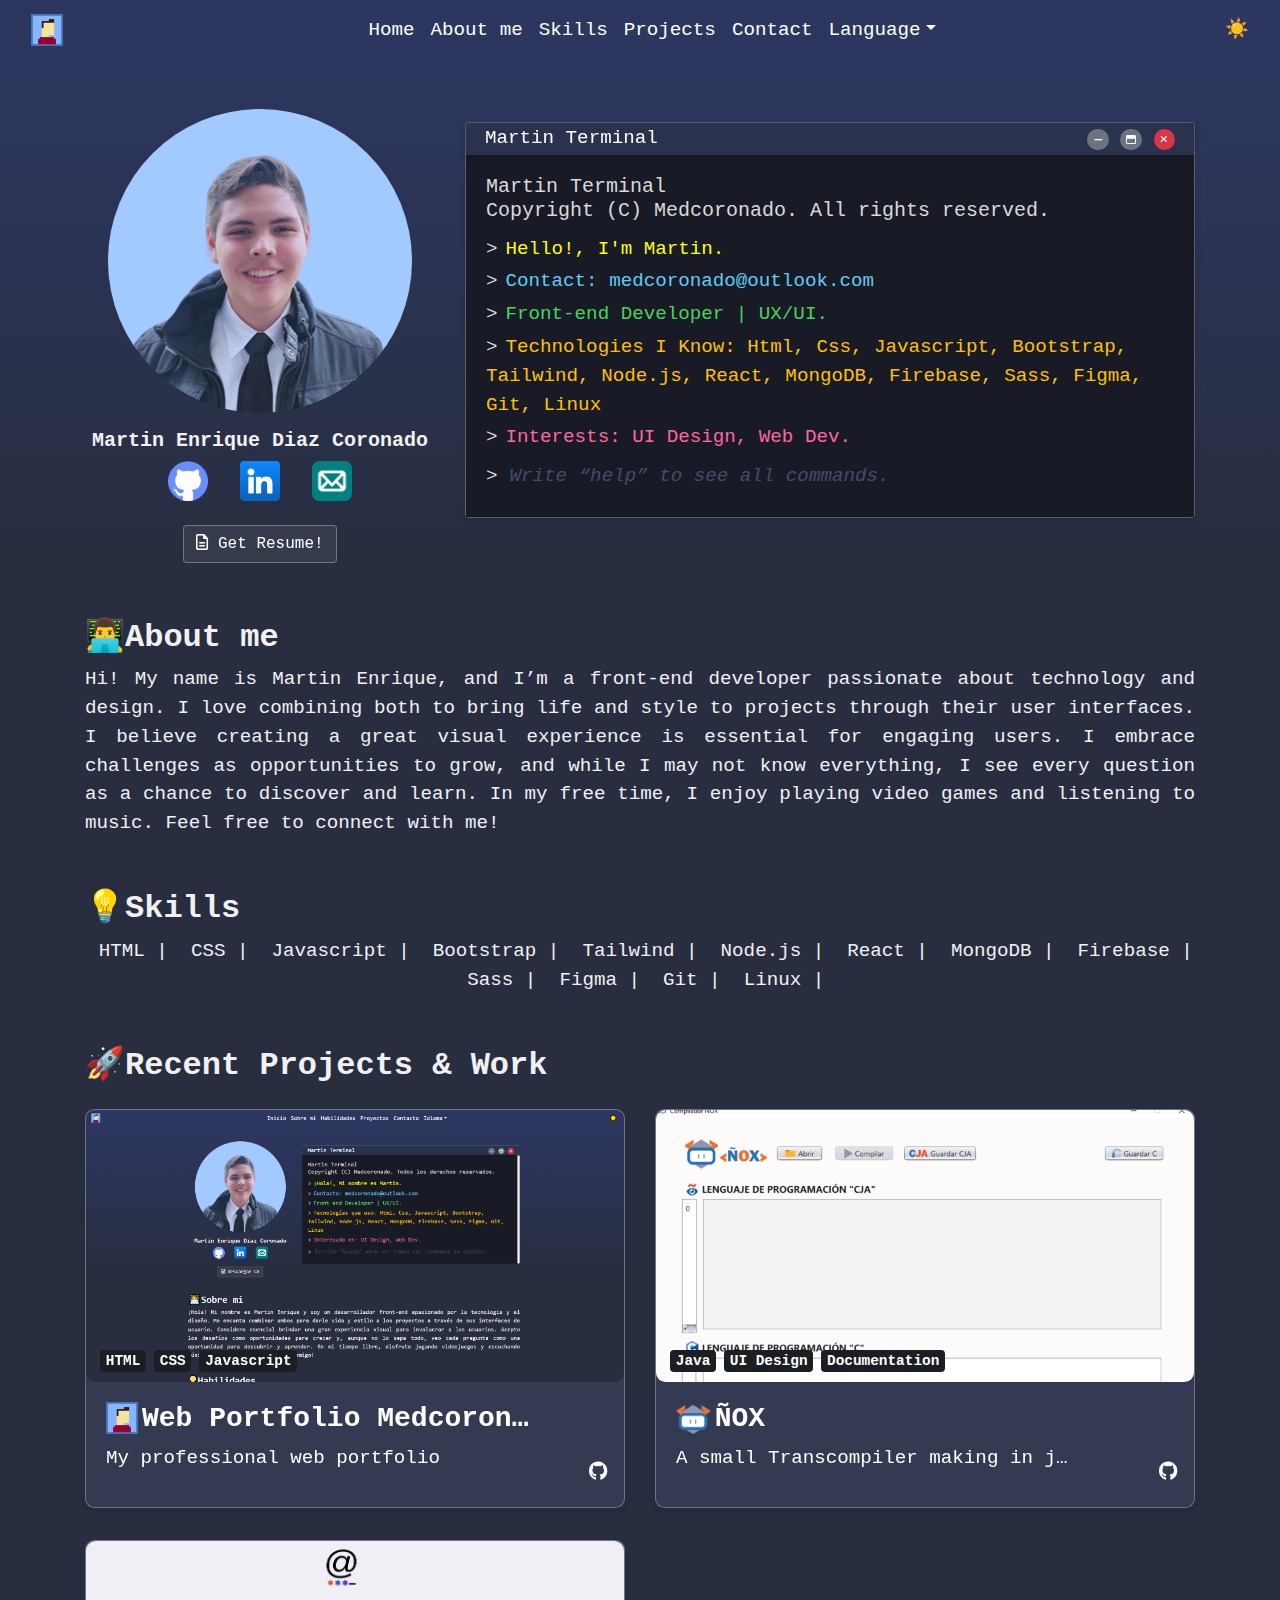
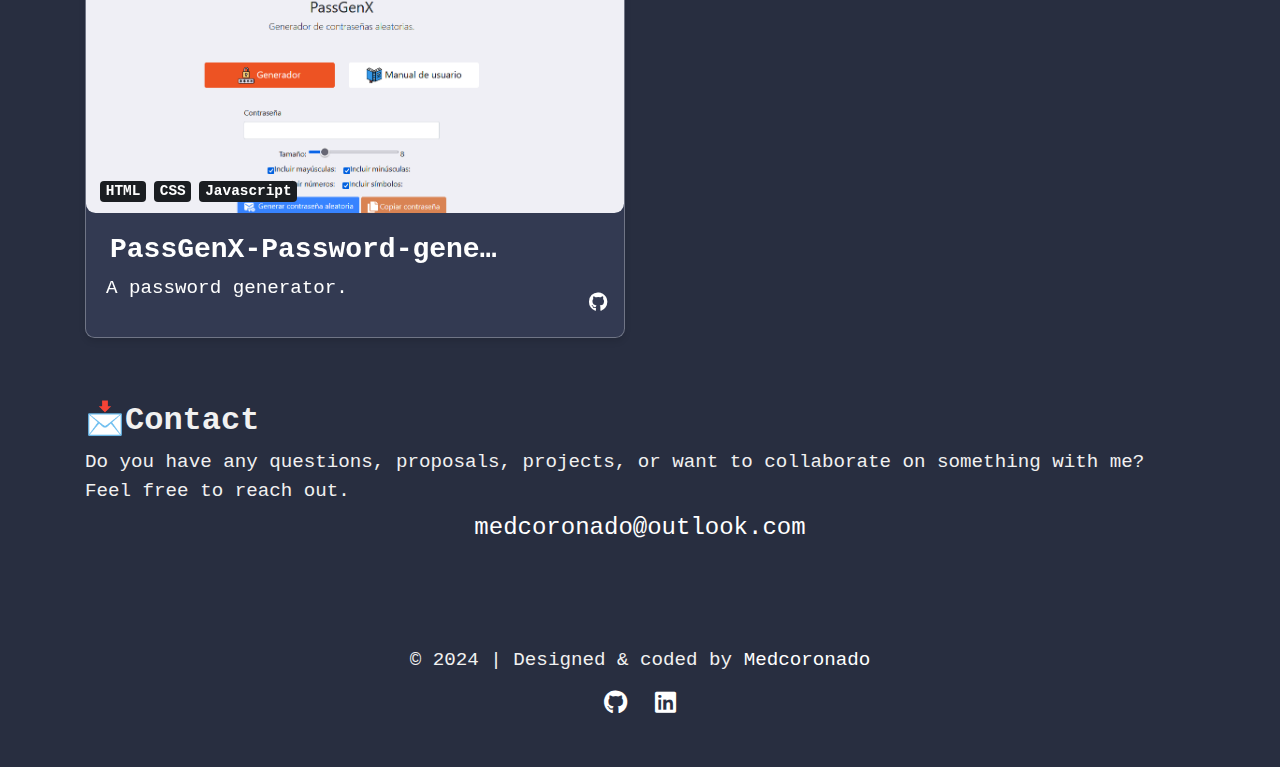
==== index.html @ 6ffa22b7 "Initial commit Portfolio uploaded" ====
<!doctype html>
<html lang="en">
  <head>
    <meta charset="utf-8">
    <meta name="viewport" content="width=device-width, initial-scale=1, shrink-to-fit=no">
    <meta name="description" content="Portfolio of Martin Enrique Diaz Coronado (MED), a passionate front-end developer specializing in UI/UX design.">
    <meta name="author" content="Martin Enrique Diaz Coronado">
    <link rel="icon" href="/images/Logo.png">

    <title>Martin Portfolio</title>
    <link href="/css/bootstrap.min.css" rel="stylesheet">
    <link rel="stylesheet" href="/css/components.css">
    <link rel="stylesheet" href="/css/theme.css">
    <link rel="stylesheet" href="https://cdnjs.cloudflare.com/ajax/libs/font-awesome/6.7.1/css/all.min.css">
  </head>
  <body class="modo-oscuro">
    <nav id="navbar" class="navbar navbar-expand-lg navbar-dark bg-navback">
      <div class="container-fluid">
        <a class="navbar-brand" href="#">
          <img class="logo-size" src="/images/Logo.png" alt="">
        </a>
        <a id="toggle-button" class="mx-auto"></a>
        <button class="navbar-toggler navbar-toggler-custom" type="button" data-toggle="collapse" data-target="#navbarNavDropdown" aria-controls="navbarNavDropdown" aria-expanded="false" aria-label="Toggle navigation">
          <span class="navbar-toggler-icon"></span>
        </button>
        <div class="collapse navbar-collapse justify-content-center" id="navbarNavDropdown">
          <ul class="navbar-nav">
            <li class="nav-item active">
              <a class="nav-link" href="#welcome">Home <span class="sr-only">(current)</span></a>
            </li>
            <li class="nav-item">
              <a class="nav-link" href="#about">About me</a>
            </li>
            <li class="nav-item">
              <a class="nav-link" href="#skills">Skills</a>
            </li>
            <li class="nav-item">
              <a class="nav-link" href="#projects">Projects</a>
            </li>
            <li class="nav-item">
              <a class="nav-link" href="#contact">Contact</a>
            </li>
            <li class="nav-item dropdown">
              <a class="nav-link dropdown-toggle" href="#" role="button" data-toggle="dropdown" aria-expanded="false">Language</a>
              <div class="dropdown-menu">
                <a class="dropdown-item" href="/index.html">English</a>
                <a class="dropdown-item" href="/es.html">Spanish</a>
              </div>
            </li>
          </ul>
        </div>
      </div>
    </nav>
    <!-- 
ooo        ooooo                 .o8                                                                     .o8            
`88.       .888'                "888                                                                    "888            
 888b     d'888   .ooooo.   .oooo888   .ooooo.   .ooooo.  oooo d8b  .ooooo.  ooo. .oo.    .oooo.    .oooo888   .ooooo.  
 8 Y88. .P  888  d88' `88b d88' `888  d88' `"Y8 d88' `88b `888""8P d88' `88b `888P"Y88b  `P  )88b  d88' `888  d88' `88b 
 8  `888'   888  888ooo888 888   888  888       888   888  888     888   888  888   888   .oP"888  888   888  888   888 
 8    Y     888  888    .o 888   888  888   .o8 888   888  888     888   888  888   888  d8(  888  888   888  888   888 
o8o        o888o `Y8bod8P' `Y8bod88P" `Y8bod8P' `Y8bod8P' d888b    `Y8bod8P' o888o o888o `Y888""8o `Y8bod88P" `Y8bod8P' 
    -->
    <section id="welcome" class="bg-martinback mb-2">
    <div class="container">
      <div class="row">
        <div class="col-md-4 mt-2 text-center mt-5">
          <img class="rounded-circle pic-martin" src="./images/fotomartin.png" alt="">
          <h1 class="h5 mt-3 font-weight-bold">Martin Enrique Diaz Coronado</h1>
          <div class="row justify-content-center">
            <div class="ml-3 mr-3">
              <a target="_blank" href="https://github.com/medcoronado"><img class="skills-icons" src="/images/social/github.png" alt=""></a>
            </div>
            <div class="ml-3 mr-3">
              <a target="_blank" href="https://www.linkedin.com/in/medcoronado/"><img class="skills-icons" src="/images/social/Linkedin.png" alt=""></a>
            </div>
            <div class="ml-3 mr-3">
              <a href="mailto:medcoronado@outlook.com"><img class="skills-icons" src="/images/social/email.png" alt=""></a>
            </div>
          </div>
          <div class="mt-4">
            <a href="https://drive.google.com/uc?export=download&id=1FAhc7M4MdpM6FkEbI7DOMmKi9pKzSdQB" 
            type="button" class="btn btn-secondary"><i class="fa-regular fa-file-lines"></i> Get Resume!</a>
          </div>
        
        
        </div>
        <div class="col-md-8 mt-3 d-flex align-items-center justify-content-center vh-100">
          <div class="card background-color-terminal" >
            <div class="card-terminal row-terminal">
              <div class="col-6 text-white">
                Martin Terminal  
              </div>
              <div class="text-right col-6">
              <a href="#" class="badge badge-secondary rounded-circle text-white icon-btn"><i class="fa-solid fa-minus"></i></a>
              <a href="#" class="badge badge-secondary rounded-circle text-white icon-btn"><i class="fa-regular fa-window-maximize"></i></a>
              <a href="#" class="badge badge-danger rounded-circle text-white icon-btn"><i class="fa-solid fa-xmark"></i></a>
              
              </div>
            </div>
            <div class="card-body bg-terminal terminal-top pre-scrollable">
              <h5 class="card-title">Martin Terminal <br> Copyright (C) Medcoronado. All rights reserved.</h5>
              <div id="terminal-content">
                <div id="initial-messages">
                  <p class="terminal-hello"><span class="mr-2 terminal-top">></span>Hello!, I'm Martin.</p>
                  <p class="terminal-contact"><span class="mr-2 terminal-top">></span>Contact: <a class="terminal-contact" href="mailto:medcoronado@outlook.com">medcoronado@outlook.com</a></p>
                  <p class="terminal-objetive"><span class="mr-2 terminal-top">></span>Front-end Developer | UX/UI.</p>
                  <p class="terminal-skills"><span class="mr-2 terminal-top">></span>Technologies I Know: Html, Css, Javascript, Bootstrap, Tailwind, Node.js, React, MongoDB, Firebase, Sass, Figma, Git, Linux</p>
                  <p class="terminal-interest"><span class="mr-2 terminal-top">></span>Interests: UI Design, Web Dev.</p>
                </div>
                <div id="dynamic-messages"></div>
              </div>
              <div class="input-container">
                <span class="terminal-top">></span>
                <input type="text" placeholder="Write “help” to see all commands." id="terminal-input" class="form-controlterminal" autofocus>
              </div>
            </div>
          </div>
        </div>
        </div>
      </div>
      </section>

      <section id="about">
        <div class="container">
          <div class="row">
            <div class="col-md-12 mt-5">
              <h1 class="h2 font-weight-bold">👨‍💻About me</h1>
              <p class="text-justify">
                Hi! My name is Martin Enrique, and I’m a front-end developer passionate about technology and design.
                I love combining both to bring life and style to projects through their user interfaces.
                I believe creating a great visual experience is essential for engaging users.
                I embrace challenges as opportunities to grow, and while I may not know everything, I see every question as a chance to discover and learn.
                In my free time, I enjoy playing video games and listening to music. Feel free to connect with me!
              </p>
              </div>
          </div>
        </div>
      </section>

      <section id="skills">
        <div class="container">
          <div class="row">
            <div class="col-md-12 mt-5">
              <h1 class="h2 font-weight-bold">💡Skills</h1>
              <div class="col-md-12">
              </div>
              <p class="text-center">
                <img class="skills-icons" src="https://upload.wikimedia.org/wikipedia/commons/thumb/6/61/HTML5_logo_and_wordmark.svg/512px-HTML5_logo_and_wordmark.svg.png" alt=""> HTML |  
                <img class="skills-icons" src="https://upload.wikimedia.org/wikipedia/commons/d/d5/CSS3_logo_and_wordmark.svg" alt=""> CSS |
                <img class="skills-icons" src="https://static-00.iconduck.com/assets.00/javascript-js-icon-2048x2048-nyxvtvk0.png" alt=""> Javascript | 
                <img class="skills-icons" src="https://obscureproblemsandgotchas.com/wp-content/uploads/2018/06/bootstrap-stack-e1530246058846.png" alt=""> Bootstrap | 
                <img class="skills-icons" src="https://blog.paillaugue.fr/icons/TailwindCSS-Light.svg" alt=""> Tailwind |
                <img class="skills-icons" src="https://fiverr-res.cloudinary.com/images/t_main1,q_auto,f_auto,q_auto,f_auto/gigs/180326602/original/765c30a1e7c9ce34a6d666a013bc8d488716fe8d/develop-your-web-application-on-nodejs.png" alt=""> Node.js |
                <img class="skills-icons" src="https://cdn.iconscout.com/icon/free/png-256/free-react-logo-icon-download-in-svg-png-gif-file-formats--technology-social-media-vol-5-pack-logos-icons-2945110.png?f=webp&w=256" alt=""> React | 
                <img class="skills-icons" src="https://cdn.icon-icons.com/icons2/2415/PNG/512/mongodb_original_wordmark_logo_icon_146425.png" alt=""> MongoDB |
                <img class="skills-icons" src="https://www.gstatic.com/devrel-devsite/prod/v8330b7bdce12528ca95041e234ad065d24b70aaf6096876dac7cb56d8918f144/firebase/images/touchicon-180.png" alt=""> Firebase |      
                <img class="skills-icons" src="https://avatars.githubusercontent.com/u/317889?s=280&v=4" alt=""> Sass | 
                <img class="skills-icons" src="https://static-00.iconduck.com/assets.00/apps-figma-icon-2048x2048-ctjj5ab7.png" alt=""> Figma |
                <img class="skills-icons" src="https://upload.wikimedia.org/wikipedia/commons/thumb/3/3f/Git_icon.svg/2048px-Git_icon.svg.png" alt=""> Git |              
                <img class="skills-icons" src="https://cdn.pixabay.com/photo/2017/01/31/15/33/linux-2025130_640.png" alt=""> Linux |             
              </p> 
              </div>
          </div>
        </div>
      </section>

      <section id="projects">
        <div class="container">
          <div class="row">
            <div class="col-md-12 mt-5">
              <h1 class="h2 font-weight-bold">🚀Recent Projects & Work</h1>
              <div class="row">
                <div class="col-md-6 mt-3 mb-3">
                  <div class="card rounded-cosas">
                    <div class="row col-12 btn-tag">
                      <span class="badge badge-dark mr-2">HTML</span>
                      <span class="badge badge-dark mr-2">CSS</span> 
                      <span class="badge badge-dark mr-2">Javascript</span> 
                    </div>
                    <div class="img-portfolio-med w-100 rounded-cosas"></div>
                    <a href="https://github.com/medcoronado/medcoronado.github.io" target="_blank" class="card-link">
                      <div class="card-body">
                        <div class="row ml-0"><img class="project-icon" src="/images/Logo.png" alt=""><h3 class="font-weight-bold ml-1 text-limit">Web Portfolio Medcoronado</h3></div>
                        <p class="card-text text-limit">My professional web portfolio</p>
                        <i class="fa-brands fa-github btn-github"></i>  
                      </div>
                    </a>
                  </div>
                </div>
                <div class="col-md-6 mt-3 mb-3">
                  <div class="card rounded-cosas">
                    <div class="row col-12 btn-tag">
                      <span class="badge badge-dark mr-2">Java</span>
                      <span class="badge badge-dark mr-2">UI Design</span> 
                      <span class="badge badge-dark mr-2">Documentation</span> 
                    </div>
                    <div class="img-nox w-100 rounded-cosas"></div>
                    <a href="https://github.com/medcoronado/JAVA-Compiler-Transpiler" target="_blank" class="card-link">
                      <div class="card-body">
                        <div class="row ml-0"><img class="project-icon" src="/images/projects/nox-icon.png" alt=""><h3 class="font-weight-bold ml-1 text-limit">ÑOX</h3></div>
                        <p class="card-text text-limit">A small Transcompiler making in java</p>
                        <i class="fa-brands fa-github btn-github"></i>
                      </div>
                    </a>
                  </div>
                </div>
                <div class="col-md-6 mt-3 mb-3">
                  <div class="card rounded-cosas">
                    <div class="row col-12 btn-tag">
                      <span class="badge badge-dark mr-2">HTML</span>
                      <span class="badge badge-dark mr-2">CSS</span> 
                      <span class="badge badge-dark mr-2">Javascript</span> 
                    </div>
                    <div class="img-passgenx w-100 rounded-cosas"></div> 
                    <a href="https://github.com/medcoronado/PassGenX-Password-generator" target="_blank" class="card-link">
                      <div class="card-body">
                        <div class="row ml-0"><img class="project-icon" src="/images/projects/passgenx-icon.PNG" alt=""><h3 class="font-weight-bold ml-1 text-limit">PassGenX-Password-generator</h3></div>
                        <p class="card-text text-limit">A password generator.</p>
                        <i class="fa-brands fa-github btn-github"></i>
                      </div>
                    </a>
                  </div>
                </div>
              </div>            
            </div>
          </div>
        </div>        
      </section>

      <section id="contact">
        <div class="container">
          <div class="row">
            <div class="col-md-12 mt-5">
              <h1 class="h2 font-weight-bold">📩Contact</h1>
              <p> Do you have any questions, proposals, projects, or want to collaborate on something with me? Feel free to reach out.</p>
              <a href="mailto:medcoronado@outlook.com"><p class="text-center w-100 contact-email">medcoronado@outlook.com</p></a>
            </div>
          </div>
        </div>
      </section>

      <footer class="my-5 pt-5 text-center text-small">
        <p class="mb-1">&copy; 2024 | Designed & coded by <a target="_blank" href="https://github.com/medcoronado">Medcoronado</a></p>
        <div class="mt-3">
          <a href="https://github.com/medcoronado" target="_blank" class="mx-2"><i class="fab fa-github fa-lg"></i></a>
          <a href="https://linkedin.com/in/medcoronado" target="_blank" class="mx-2"><i class="fab fa-linkedin fa-lg"></i></a>
        </div>
      </footer>
    </div>

    <script src="https://code.jquery.com/jquery-3.2.1.slim.min.js" integrity="sha384-KJ3o2DKtIkvYIK3UENzmM7KCkRr/rE9/Qpg6aAZGJwFDMVNA/GpGFF93hXpG5KkN" crossorigin="anonymous"></script>
    <script src="./js/bootstrap.min.js"></script>
    <script src="./js/terminal.js"></script>
    <script src="/js/theme.js"></script>
  </body>
</html>
---- css/components.css ----
.logo-size {
  height: 2rem;
  width: 2rem;
}

.contact-email {
  font-size: 1.5rem;
}

.project-icon {
  height: 2rem;
}

.icon-btn i {
  font-size: 10px;
  width: 10px;
  height: 10px;
}

.skills-icons {
  height: 2.5rem;
}

.pic-martin {
  height: 19rem;
  width: 19rem;
}

.img-nox {
  width: 33.6rem;
  height: 17rem;
  background-image: url("/images/projects/nox.png");
  background-size: cover;
  background-position: center;
}

.img-nox:hover {
  width: 33.6rem;
  height: 17rem;
  background-image: url("/images/projects/noxhover.gif");
  background-size: cover;
  background-position: center;
}

.img-passgenx {
  width: 33.6rem;
  height: 17rem;
  background-image: url("/images/projects/passgenx.PNG");
  background-size: cover;
  background-position: center;
}

.img-passgenx:hover {
  width: 33.6rem;
  height: 17rem;
  background-image: url("/images/projects/passgenx-hover.gif");
  background-size: cover;
  background-position: center;
}

.img-portfolio-med {
  width: 33.6rem;
  height: 17rem;
  background-image: url("/images/projects/portfolio.PNG");
  background-size: cover;
  background-position: center;
}

.img-portfolio-med:hover {
  width: 33.6rem;
  height: 17rem;
  background-image: url("/images/projects/Portfolio\ MED.gif");
  background-size: cover;
  background-position: center;
}

.rounded-cosas {
  border-radius: 0.6rem !important;
}

.btn-tag {
  position: absolute;
  top: 15rem;
  right: 1rem;
  z-index: 10;
}

.btn-github {
  position: absolute;
  top: 22rem;
  right: 1rem;
  z-index: 10;
}

.background-color-terminal {
  background-color: #181b26 !important;
}

.terminal-top {
  color: #d9d9d9 !important;
}

.terminal-hello {
  color: #ffff00 !important;
}

.terminal-contact {
  color: #61cbf4 !important;
}

.terminal-objetive {
  color: #47d45a !important;
}

.terminal-skills {
  color: #ffc000 !important;
}

.terminal-interest {
  color: #ff65a0 !important;
}

.terminal-error {
  color: #ff0000 !important;
}

.form-controlterminal {
  display: block;
  width: 100%;
  padding: 0.375rem 0.75rem;
  font-size: 1.2rem;
  line-height: 1.5;
  color: #ffffff;
  background-clip: padding-box;
  border-radius: 0.25rem;
  transition: border-color 0.15s ease-in-out, box-shadow 0.15s ease-in-out;
}

.form-controlterminal:focus {
  color: #ebebeb;
  outline: 0;
}
.form-controlterminal::placeholder {
  color: #424c6a;
  font-style: italic;
  opacity: 1;
}

.card-terminal {
  padding: 0.1rem 0.25rem;
  margin-bottom: 0;
  background-color: rgba(113, 145, 242, 0.2);
  backdrop-filter: blur(10px);
  -webkit-backdrop-filter: blur(10px);
  border-radius: 0.25rem;
  box-shadow: 0 4px 6px rgba(0, 0, 0, 0.1);
  transition: all 0.3s ease-in-out;
}

.card-terminal:first-child {
  border-radius: calc(0.25rem - 1px) calc(0.25rem - 1px) 0 0;
}
.card-terminal + .list-group .list-group-item:first-child {
  border-top: 0;
}

.row-terminal {
  display: -webkit-box;
  display: -ms-flexbox;
  display: flex;
  -ms-flex-wrap: wrap;
  flex-wrap: wrap;
}

.transparente {
  background-color: #181b2600;
}

::-webkit-scrollbar {
  width: 0.5rem;
}

::-webkit-scrollbar-track {
  background: #f1f1f1;
  border-radius: 0.5rem;
}

::-webkit-scrollbar-thumb {
  background: #606e99;
  border-radius: 0.5rem;
}

::-webkit-scrollbar-thumb:hover {
  background: #363f5b;
}

/*Input Terminal*/
.input-container {
  display: flex;
  align-items: center;
}

.form-controlterminal {
  flex: 1;
  background: none;
  border: none;
  color: #d9d9d9;
}

#toggle-button {
  cursor: pointer;
  order: 2;
}

.navbar-toggler-custom {
  order: 3;
}

.text-limit {
  display: inline-block;
  max-width: 25rem;
  white-space: nowrap;
  overflow: hidden;
  text-overflow: ellipsis;
}

/*Terminal*/
.input-container {
  display: flex;
  align-items: center;
}

.form-controlterminal {
  flex: 1;
  background: none;
  border: none;
  color: #d9d9d9;
}
---- css/theme.css ----
/* Oculto el body hasta que la pagina este lista gg */
body {
    display: none;
  }


/* El modo oscuro es el que va a ser predeterminado*/
body.modo-oscuro {
    background-color: #282E40;
    color: #f1f1f1;
}

button.modo-oscuro {
    background-color: #444;
    color: #f1f1f1;
    border: none;
    padding: 10px 20px;
    cursor: pointer;
}

/* Modo claro*/
body.modo-claro {
    background-color: #ffffff;
    color: #333333;
}

button.modo-claro {
    background-color: #ffffff;
    color: #333333;
    border: none;
    padding: 10px 20px;
    cursor: pointer;
}

/* transición de martinback*/
.bg-martinback {
    position: relative;
    z-index: 0;
    overflow: hidden;
    width: 100%;
}

/* Desvanecido de fondo martinback*/
.bg-martinback::before {
    content: '';
    position: absolute;
    top: 0;
    left: 0;
    right: 0;
    bottom: 0;
    background: linear-gradient(to bottom, #2C365E 2%, #282E40 98%);
    z-index: -1;
    transition: opacity 0.9s ease;
    opacity: 0;
}

.bg-martinback::after {
    content: '';
    position: absolute;
    top: 0;
    left: 0;
    right: 0;
    bottom: 0;
    background: linear-gradient(to bottom, #A3CAFF 2%, #ffffff 98%);
    z-index: -2;
    transition: opacity 0.9s ease;
    opacity: 0; 
}

body.modo-claro .bg-martinback::before {
    opacity: 0; 
}

body.modo-claro .bg-martinback::after {
    opacity: 1;
}

/* Estilos de bg-navback */
.modo-oscuro .bg-navback {
    background-color: #2C365E !important;
}

.modo-claro .bg-navback {
    background-color: #A3CAFF !important;

}

.modo-claro a {
    color: #282E40;
}

.modo-oscuro a {
    color: #ffffff;
}

.modo-claro .nav-link {
    color: #282E40 !important;
}


.modo-oscuro .nav-link {
    color: #ffffff !important;
}

.modo-claro .fondoterminalc{
    background-color: #30374E !important;
}

.modo-oscuro .fondoterminalc{
    background-color: #181B26 !important;
}


body, .bg-navback, .bg-martinback, a {
    transition: background-color 0.9s ease, color 0.9s ease;
}

.modo-oscuro .card {
    background-color: #606e9933; 
    border: 1px solid #ffffff4d;
    backdrop-filter: blur(10px); 
    -webkit-backdrop-filter: blur(10px); 
    border-radius: 0.25rem; 
    box-shadow: 0 4px 6px #0000001a;
    transition: all 0.3s ease-in-out; 
  }

.modo-claro .card{
    background-color: #9fafdf33; 
    border: 1px solid #b8c0d6; 
    backdrop-filter: blur(10px); 
    -webkit-backdrop-filter: blur(10px); 
    border-radius: 0.25rem; 
    box-shadow: 0 4px 6px #0000001a;
    transition: all 0.3s ease-in-out; 
}

.modo-oscuro .bg-terminal{
    background-color: #181B26 !important ;
}

.modo-claro .bg-terminal{
    background-color: #1f2439 !important ;
}

.modo-claro .img-portfolio-med {
  width: 33.6rem;
  height: 17rem;
  background-image: url("/images/projects/portfolio-claro.PNG"); 
  background-size: cover;
  background-position: center;
}
.img-portfolio-med:hover {
  width: 33.6rem;
  height: 17rem;
  background-image: url("/images/projects/Portfolio\ MED.gif");
  background-size: cover;
  background-position: center;
}

.modo-oscuro .btn-primary {
    color: #fff;
    background-color: #606e99;
  }
.modo-oscuro .btn-primary:hover {
    color: #fff;
    background-color: #6d7ca8;
    border-color: #6d7ca8;
  }
  .modo-oscuro .btn-primary.disabled,
  .modo-oscuro .btn-primary:disabled {
    color: #fff;
    background-color: #3A425C;
    border-color: #3A425C;
  }
  .modo-oscuro .btn-primary:not(:disabled):not(.disabled).active,
  .modo-oscuro .btn-primary:not(:disabled):not(.disabled):active,
  .modo-oscuro .show > .btn-primary.dropdown-toggle {
    color: #fff;
    background-color: #414969;
    border-color: #414969;
  }

.modo-claro .btn-primary {
    color: #282e40;
    background-color: #e8e8e8;
    border-color: #cbcbcb;
  }
.modo-claro .btn-primary:hover {
    color: #282e40;
    background-color: #eff0f4;
    border-color: #cbcbcb;
  }
  .modo-claro .btn-primary.disabled,
  .modo-claro .btn-primary:disabled {
    color: #fff;
    background-color: #3A425C;
    border-color: #3A425C;
  }
  .modo-claro .btn-primary:not(:disabled):not(.disabled).active,
  .modo-claro .btn-primary:not(:disabled):not(.disabled):active,
  .modo-claro .show > .btn-primary.dropdown-toggle {
    color: #fff;
    background-color: #414969;
    border-color: #414969;
  }  
  .btn-secondary {
    color: #fff;
    background-color: #6c757d33; 
    border: 1px solid #ffffff4d; 
    backdrop-filter: blur(10px); 
    -webkit-backdrop-filter: blur(10px); 
    transition: all 0.3s ease-in-out; 
  }
  .btn-secondary:hover {
    color: #fff;
    background-color: #5a626866; 
    border-color: #ffffff80; 
  }
  .btn-secondary.disabled,
  .btn-secondary:disabled {
    color: #fff;
    background-color: #6c757d33;
    border-color: #ffffff4d;
  }
  .btn-secondary:not(:disabled):not(.disabled).active,
  .btn-secondary:not(:disabled):not(.disabled):active,
  .show > .btn-secondary.dropdown-toggle {
    color: #fff;
    background-color: #31383f66;
    border-color: #ffffff80;
  }

  .modo-claro .btn-secondary {
  color: #333333;
  background-color: #9fafdf33;
  border: 1px solid #b8c0d6;
  backdrop-filter: blur(10px);
  -webkit-backdrop-filter: blur(10px);
  border-radius: 0.25rem;
  box-shadow: 0 4px 6px #0000001a;
  transition: all 0.3s ease-in-out;
}

.modo-claro .btn-secondary:hover {
  color: #333333;
  background-color: #d7e0fc6d;
  border-color: #a0accb;
  box-shadow: 0 6px 8px #00000026;
}

.modo-claro .btn-secondary.disabled,
.modo-claro .btn-secondary:disabled {
  color: #fff;
  background-color: #9fafdf33;
  border-color: #b8c0d6;
}

.modo-claro .btn-secondary:not(:disabled):not(.disabled).active,
.modo-claro .btn-secondary:not(:disabled):not(.disabled):active,
.modo-claro .show > .btn-secondary.dropdown-toggle {
  color: #333333;
  background-color: #9fafdf66;
  border-color: #a0accb;
  box-shadow: 0 6px 8px #00000026;
}
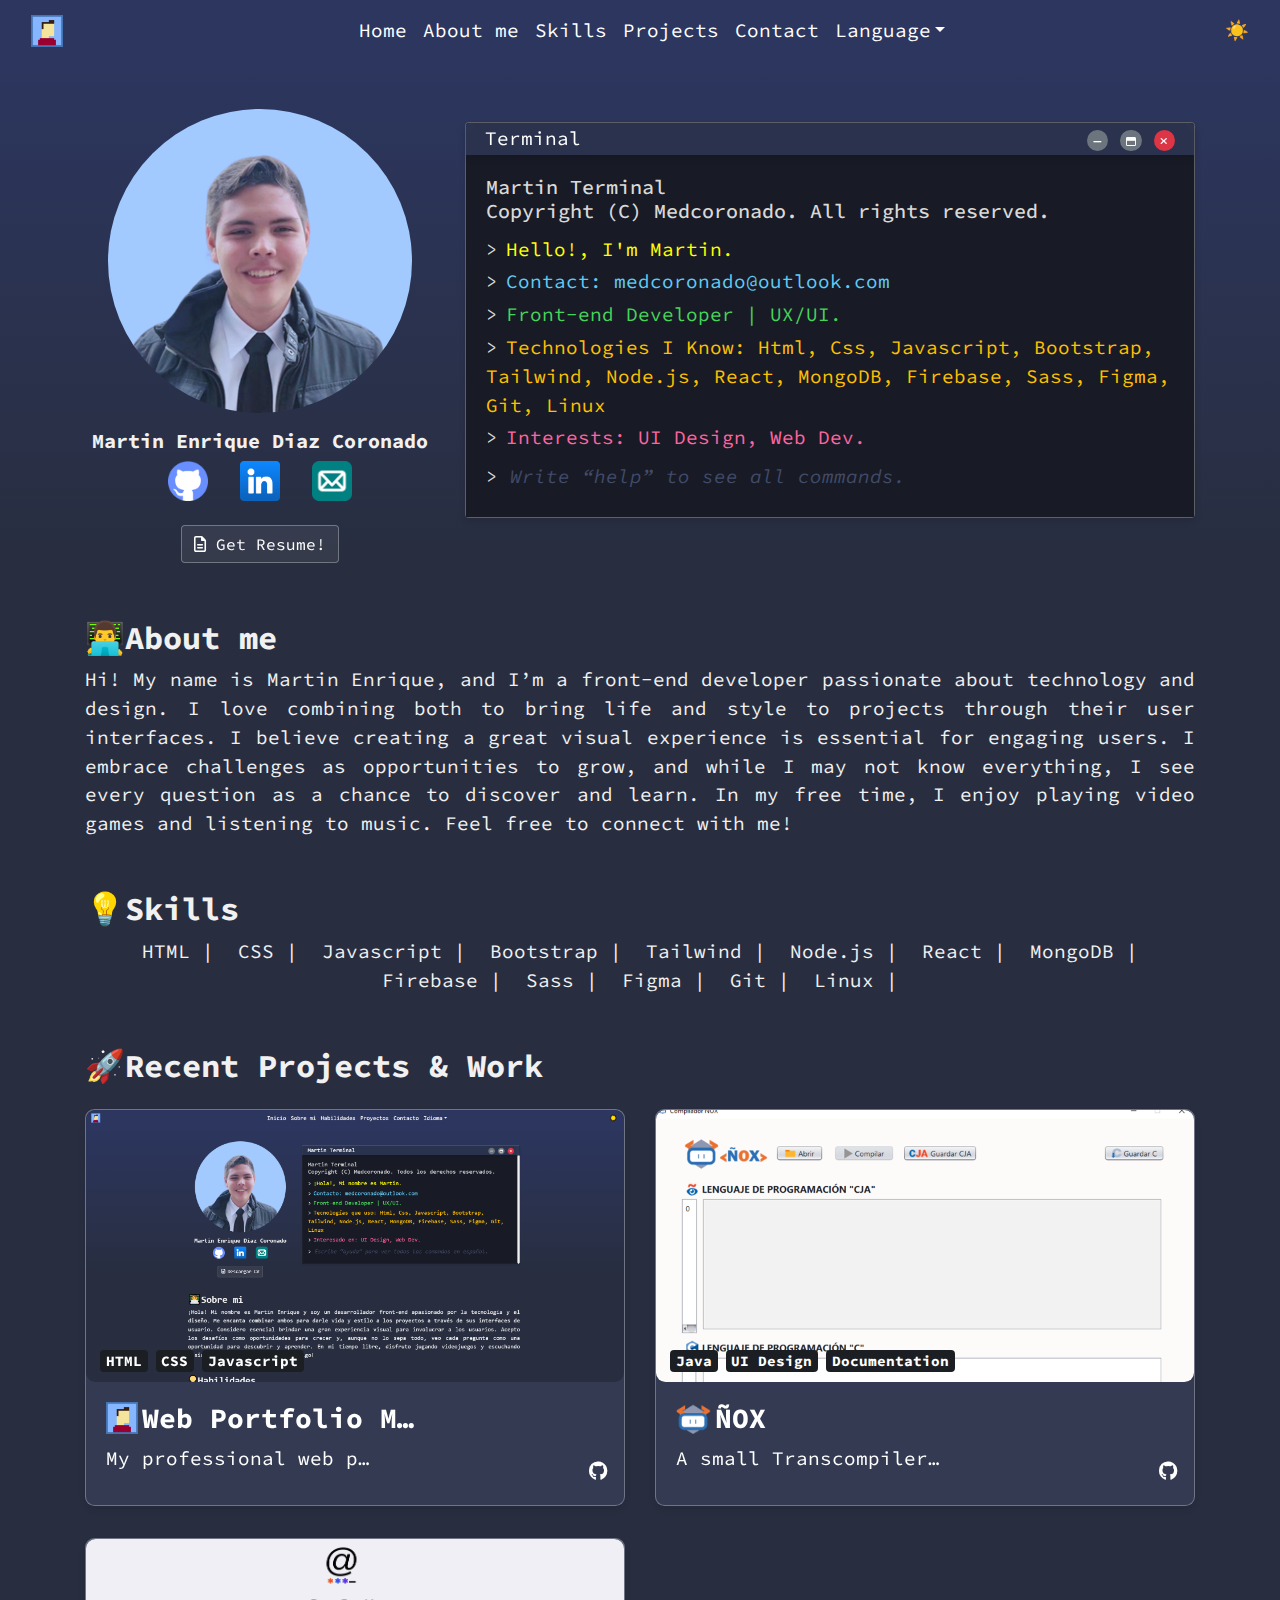
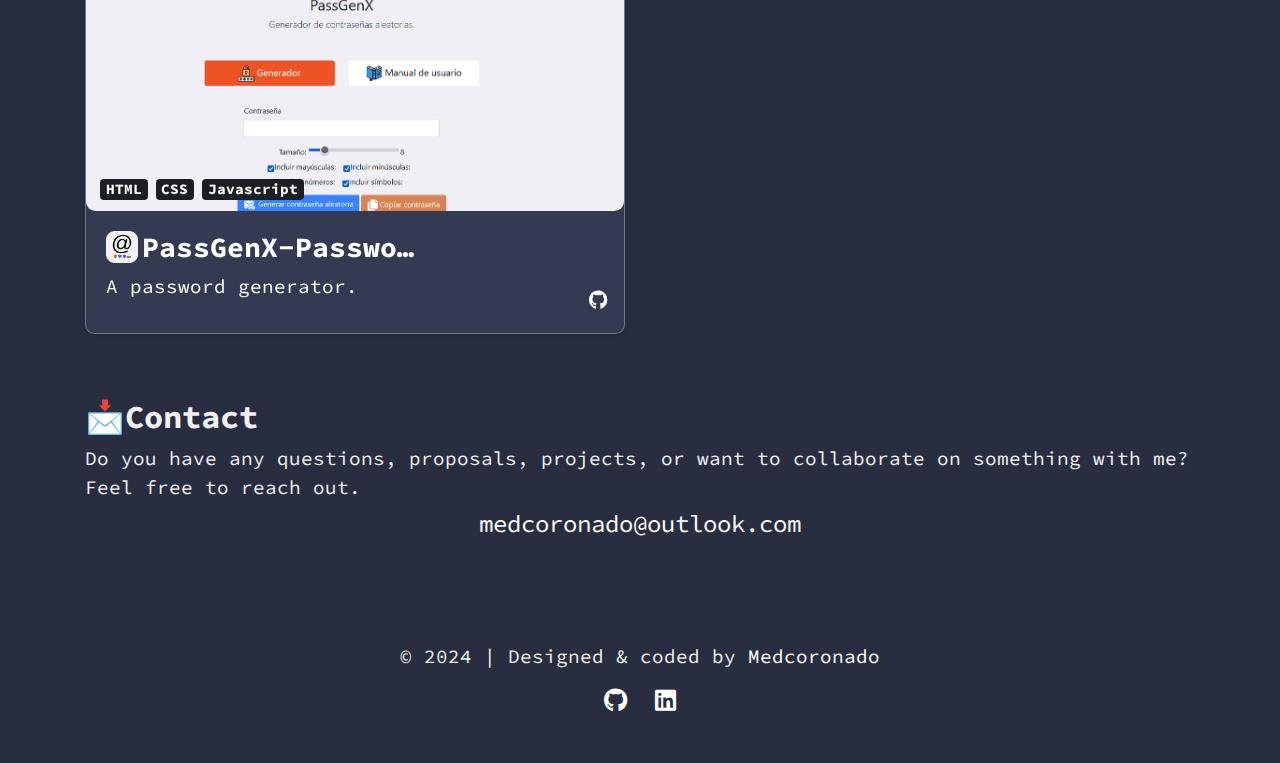
==== commit 805b3ed0: "Update index.html" ====
--- a/index.html
+++ b/index.html
@@ -13,12 +13,13 @@
     <link rel="stylesheet" href="/css/components.css">
     <link rel="stylesheet" href="/css/theme.css">
     <link rel="stylesheet" href="https://cdnjs.cloudflare.com/ajax/libs/font-awesome/6.7.1/css/all.min.css">
+    <link href="https://fonts.googleapis.com/css2?family=Source+Code+Pro:ital,wght@0,200..900;1,200..900&display=swap" rel="stylesheet">
   </head>
   <body class="modo-oscuro">
     <nav id="navbar" class="navbar navbar-expand-lg navbar-dark bg-navback">
       <div class="container-fluid">
         <a class="navbar-brand" href="#">
-          <img class="logo-size" src="/images/Logo.png" alt="">
+          <img class="logo-size" src="/images/Logo.png" alt="Logo website">
         </a>
         <a id="toggle-button" class="mx-auto"></a>
         <button class="navbar-toggler navbar-toggler-custom" type="button" data-toggle="collapse" data-target="#navbarNavDropdown" aria-controls="navbarNavDropdown" aria-expanded="false" aria-label="Toggle navigation">
@@ -65,7 +66,7 @@
     <div class="container">
       <div class="row">
         <div class="col-md-4 mt-2 text-center mt-5">
-          <img class="rounded-circle pic-martin" src="./images/fotomartin.png" alt="">
+          <img class="rounded-circle pic-martin" src="./images/fotomartin.png" alt="Medcoronado pic">
           <h1 class="h5 mt-3 font-weight-bold">Martin Enrique Diaz Coronado</h1>
           <div class="row justify-content-center">
             <div class="ml-3 mr-3">
@@ -89,7 +90,7 @@
           <div class="card background-color-terminal" >
             <div class="card-terminal row-terminal">
               <div class="col-6 text-white">
-                Martin Terminal  
+                Terminal
               </div>
               <div class="text-right col-6">
               <a href="#" class="badge badge-secondary rounded-circle text-white icon-btn"><i class="fa-solid fa-minus"></i></a>
@@ -181,7 +182,7 @@
                     <div class="img-portfolio-med w-100 rounded-cosas"></div>
                     <a href="https://github.com/medcoronado/medcoronado.github.io" target="_blank" class="card-link">
                       <div class="card-body">
-                        <div class="row ml-0"><img class="project-icon" src="/images/Logo.png" alt=""><h3 class="font-weight-bold ml-1 text-limit">Web Portfolio Medcoronado</h3></div>
+                        <div class="row ml-0"><img class="project-icon" src="/images/Logo.png" alt="my website icon"><h3 class="font-weight-bold ml-1 text-limit">Web Portfolio Medcoronado</h3></div>
                         <p class="card-text text-limit">My professional web portfolio</p>
                         <i class="fa-brands fa-github btn-github"></i>  
                       </div>
@@ -198,7 +199,7 @@
                     <div class="img-nox w-100 rounded-cosas"></div>
                     <a href="https://github.com/medcoronado/JAVA-Compiler-Transpiler" target="_blank" class="card-link">
                       <div class="card-body">
-                        <div class="row ml-0"><img class="project-icon" src="/images/projects/nox-icon.png" alt=""><h3 class="font-weight-bold ml-1 text-limit">ÑOX</h3></div>
+                        <div class="row ml-0"><img class="project-icon" src="/images/projects/nox-icon.png" alt="ñox icon"><h3 class="font-weight-bold ml-1 text-limit">ÑOX</h3></div>
                         <p class="card-text text-limit">A small Transcompiler making in java</p>
                         <i class="fa-brands fa-github btn-github"></i>
                       </div>
@@ -215,7 +216,7 @@
                     <div class="img-passgenx w-100 rounded-cosas"></div> 
                     <a href="https://github.com/medcoronado/PassGenX-Password-generator" target="_blank" class="card-link">
                       <div class="card-body">
-                        <div class="row ml-0"><img class="project-icon" src="/images/projects/passgenx-icon.PNG" alt=""><h3 class="font-weight-bold ml-1 text-limit">PassGenX-Password-generator</h3></div>
+                        <div class="row ml-0"><img class="project-icon" src="/images/projects/passgenx-icon.png" alt="passgenx icon"><h3 class="font-weight-bold ml-1 text-limit">PassGenX-Password-generator</h3></div>
                         <p class="card-text text-limit">A password generator.</p>
                         <i class="fa-brands fa-github btn-github"></i>
                       </div>
--- a/css/components.css
+++ b/css/components.css
@@ -218,7 +218,7 @@
 
 .text-limit {
   display: inline-block;
-  max-width: 25rem;
+  max-width: 17rem;
   white-space: nowrap;
   overflow: hidden;
   text-overflow: ellipsis;
